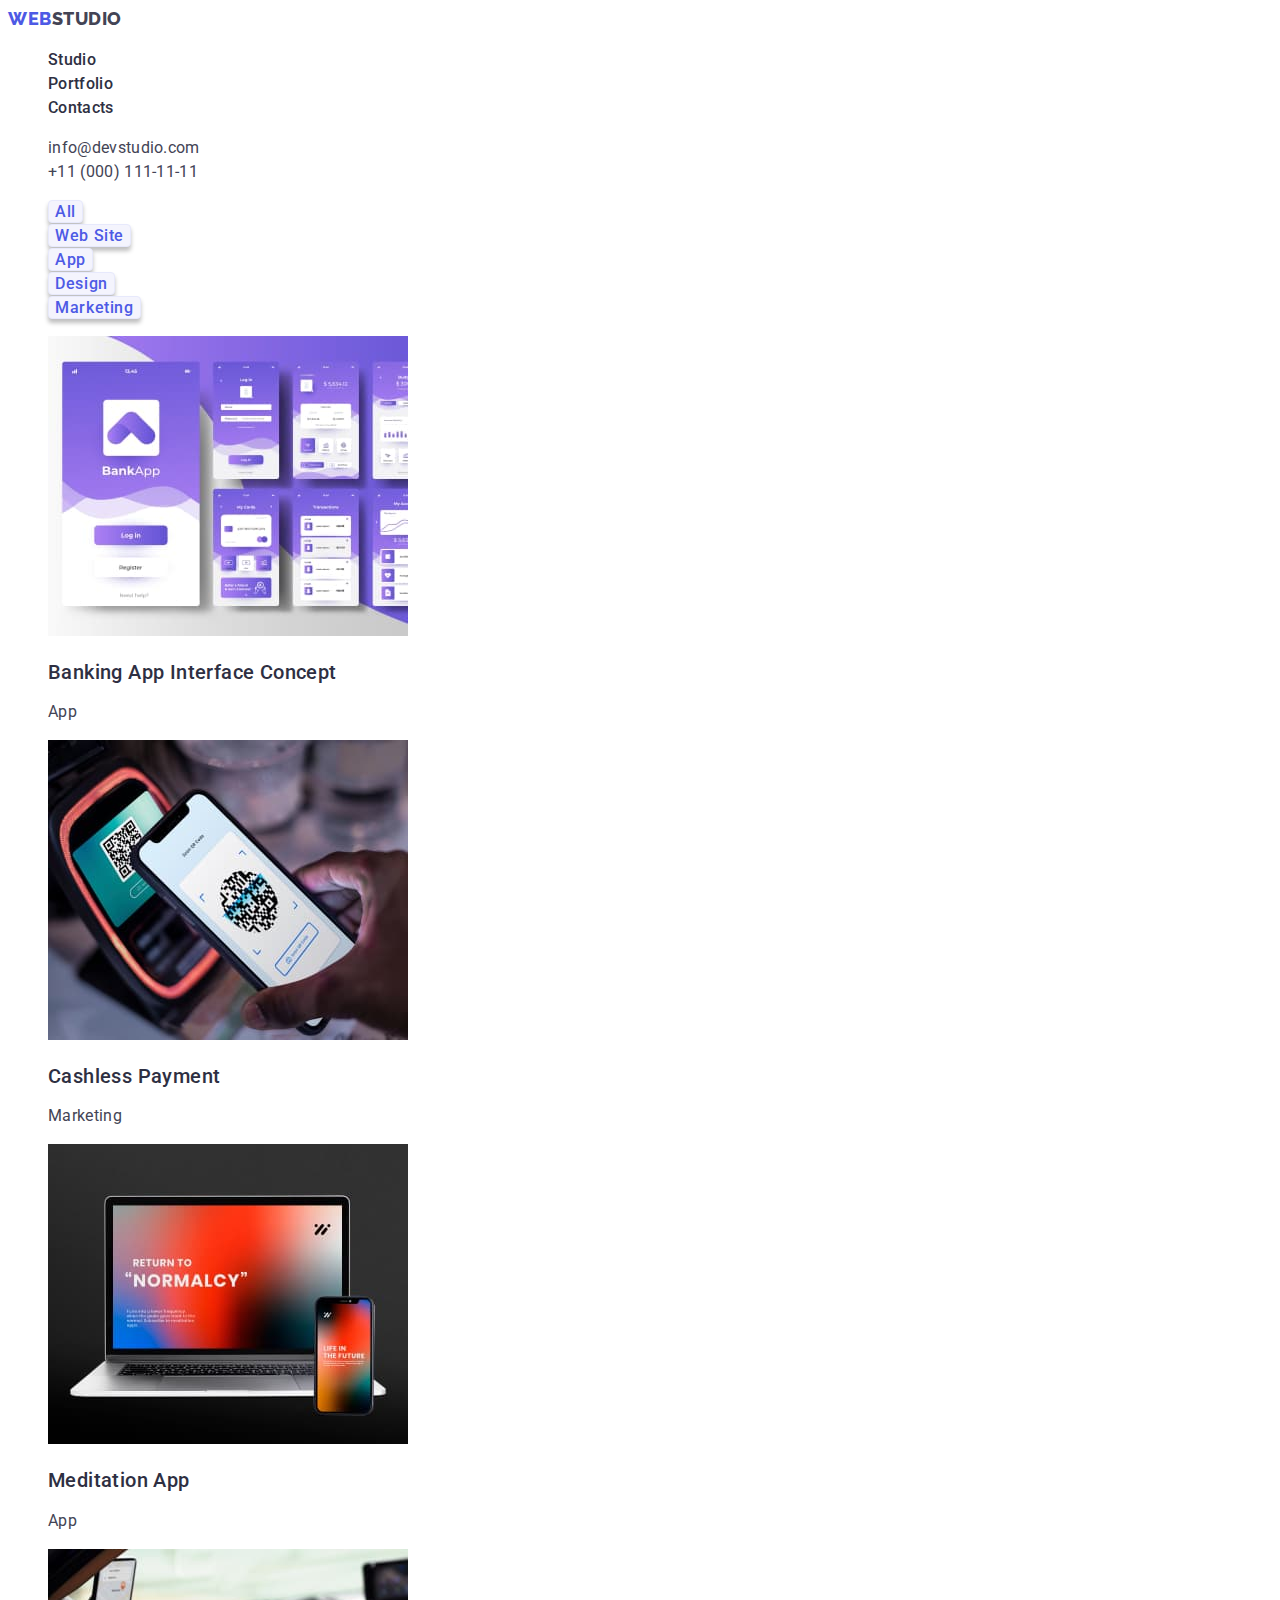
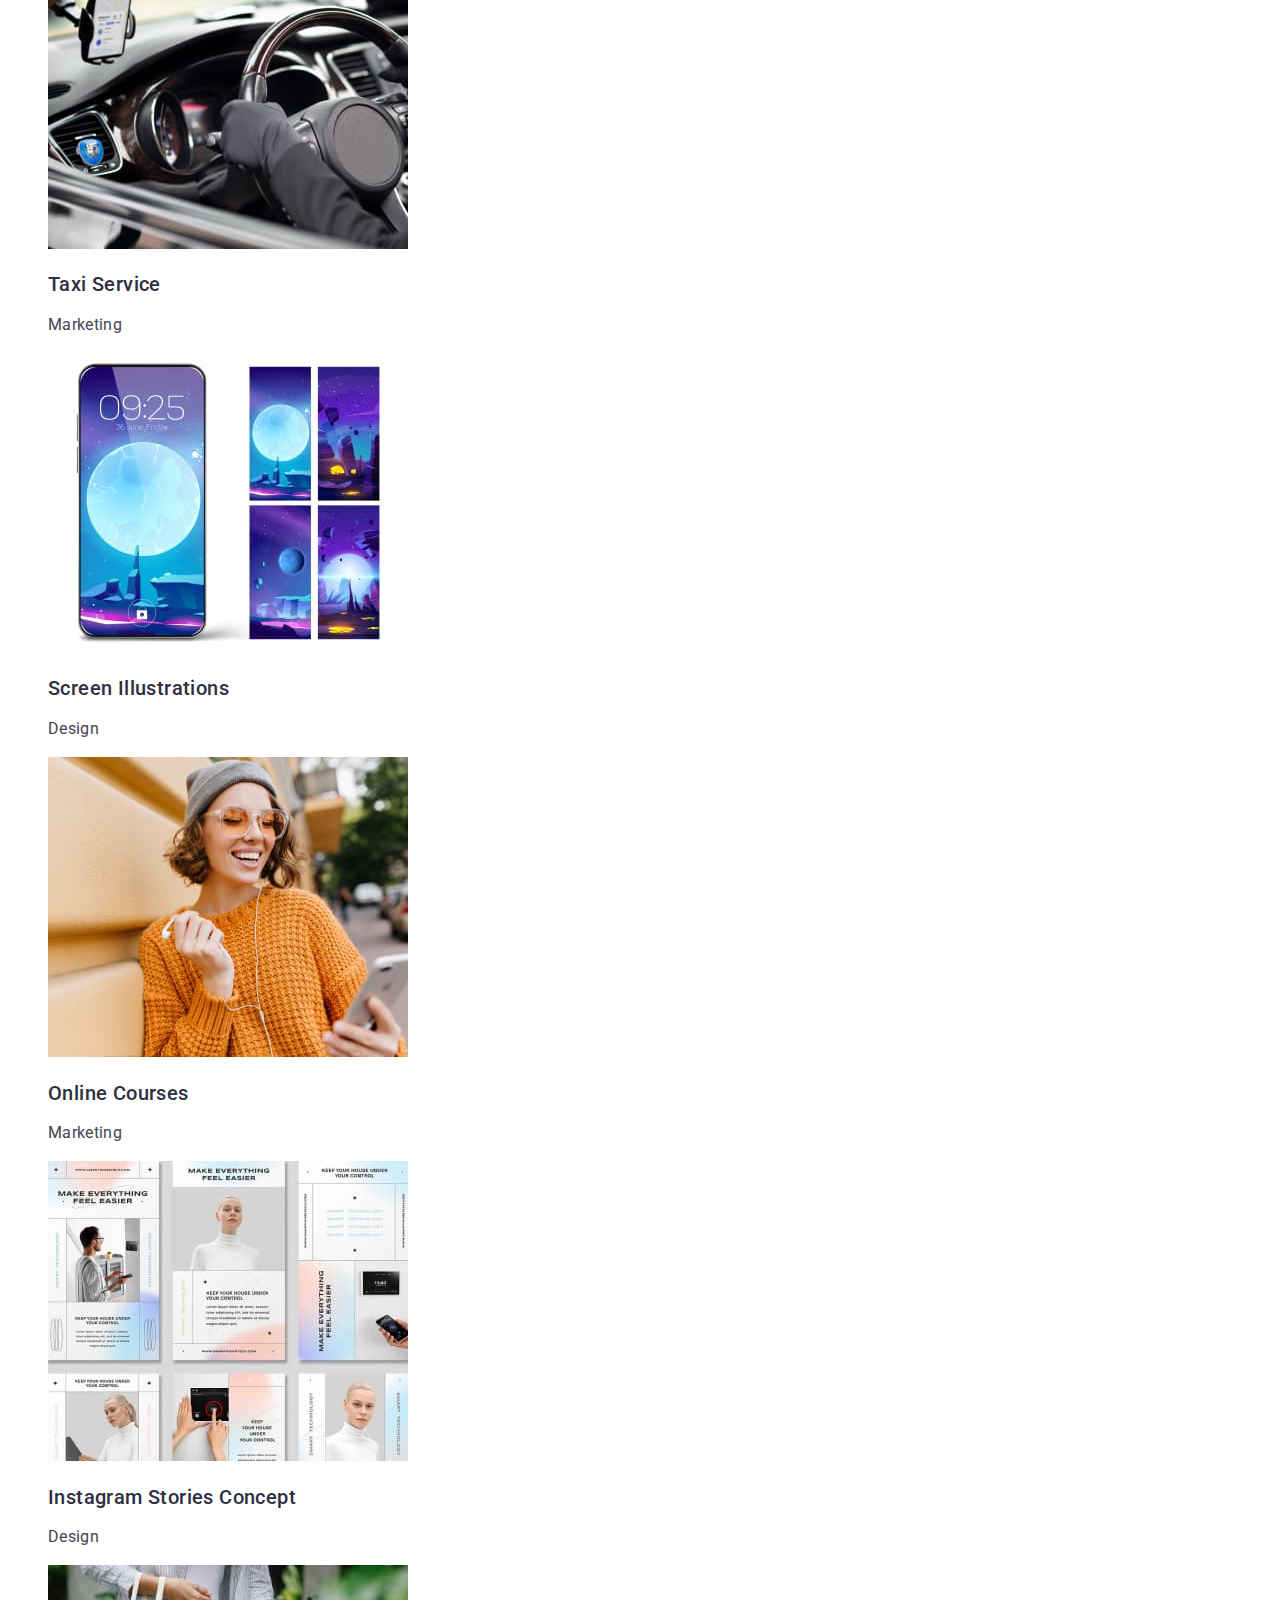
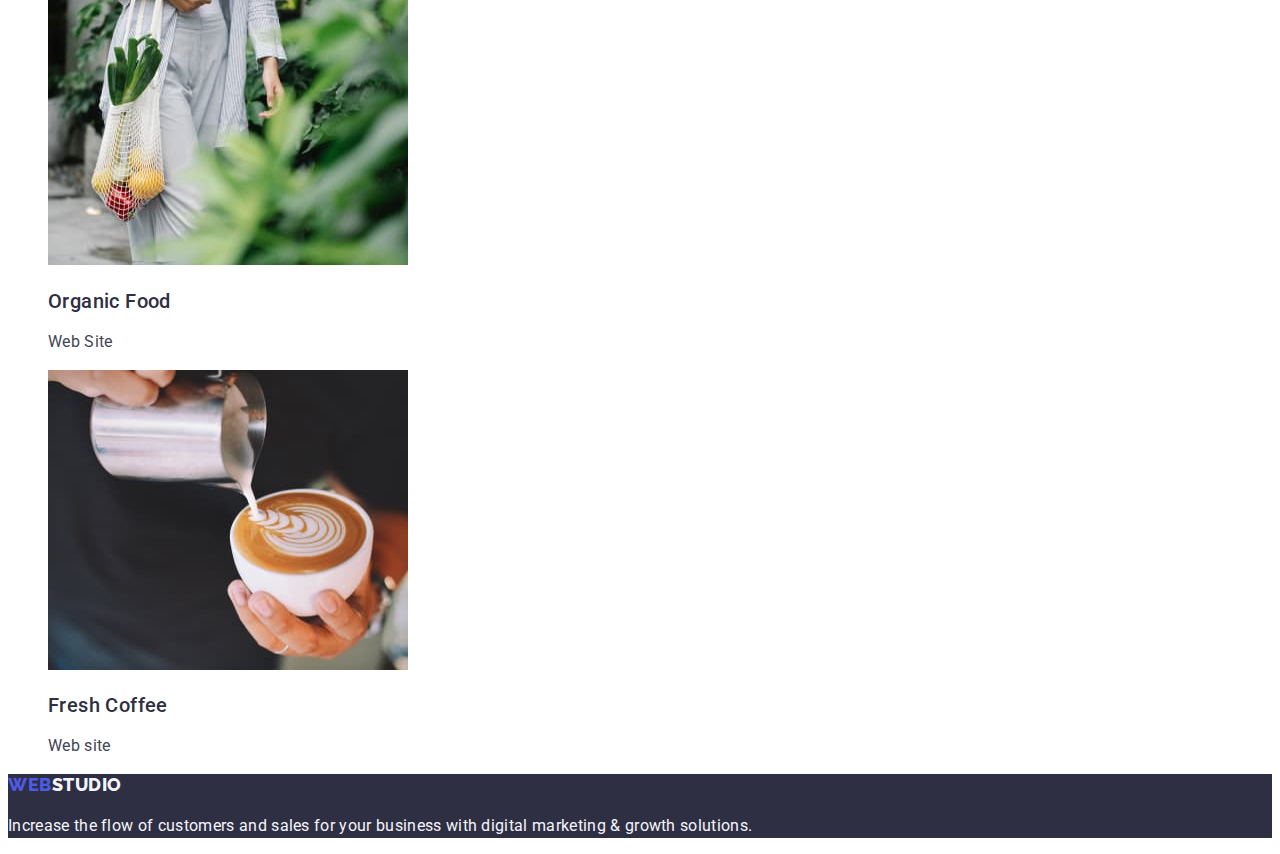
==== portfolio.html @ b3232d33 "init" ====
<!DOCTYPE html>
<html lang="en">
  <head>
    <meta charset="UTF-8" />
    <meta name="viewport" content="width=device-width, initial-scale=1.0" />
    <title>Portfolio</title>
    <link
      href="https://fonts.googleapis.com/css2?family=Raleway:wght@800&family=Roboto:wght@400;500;700;900&display=swap"
      rel="stylesheet"
    />
    <link rel="stylesheet" href="./css/styles.css" />
  </head>

  <body>
    <!-- #region Header -->
    <header id="home" class="header">
      <nav class="nav">
        <a class="logo-link" href="./index.html">
          <span class="logo-link-accent">Web</span>studio
        </a>

        <ul class="nav-list">
          <li class="nav-item">
            <a class="nav-link" href="./index.html">Studio</a>
          </li>
          <li class="nav-item">
            <a class="nav-link" href="./portfolio.html">Portfolio</a>
          </li>
          <li class="nav-item">
            <a class="nav-link" href="#">Contacts</a>
          </li>
        </ul>
      </nav>

      <address class="address">
        <ul class="address-list">
          <li class="address-item">
            <a class="address-link" href="mailto:info@devstudio.com">
              info@devstudio.com
            </a>
          </li>

          <li class="address-item">
            <a class="address-link" href="tel:110001111111">
              +11 (000) 111-11-11
            </a>
          </li>
        </ul>
      </address>
    </header>
    <!-- #endregion -->

    <main>
      <!-- #region Portfolio -->
      <section class="portfolio-section">
        <h1 class="visually-hidden">Portfolio</h1>

        <ul class="filters-list">
          <li class="filter-item">
            <button type="button" class="filter-button">All</button>
          </li>

          <li class="filter-item">
            <button type="button" class="filter-button">Web Site</button>
          </li>

          <li class="filter-item">
            <button type="button" class="filter-button">App</button>
          </li>

          <li class="filter-item">
            <button type="button" class="filter-button">Design</button>
          </li>

          <li class="filter-item">
            <button type="button" class="filter-button">Marketing</button>
          </li>
        </ul>

        <ul class="portfolio-list">
          <li class="portfolio-list-item">
            <a href="#">
              <img
                src="./images/portfolio/app-1.jpg"
                alt="Banking App Interface Concept"
                width="360"
                height="300"
              />
              <h2 class="portfolio-title">Banking App Interface Concept</h2>
              <p>App</p>
            </a>
          </li>

          <li class="portfolio-list-item">
            <a href="#">
              <img
                src="./images/portfolio/marketing-1.jpg"
                alt="Cashless Payment"
                width="360"
                height="300"
              />
              <h2 class="portfolio-title">Cashless Payment</h2>
              <p>Marketing</p>
            </a>
          </li>

          <li class="portfolio-list-item">
            <a href="#">
              <img
                src="./images/portfolio/app-2.jpg"
                alt="Meditation App"
                width="360"
                height="300"
              />
              <h2 class="portfolio-title">Meditation App</h2>
              <p>App</p>
            </a>
          </li>

          <li class="portfolio-list-item">
            <a href="#">
              <img
                src="./images/portfolio/marketing-2.jpg"
                alt="Taxi Service"
                width="360"
                height="300"
              />
              <h2 class="portfolio-title">Taxi Service</h2>
              <p>Marketing</p>
            </a>
          </li>

          <li class="portfolio-list-item">
            <a href="#">
              <img
                src="./images/portfolio/design-1.jpg"
                alt="Screen Illustrations"
                width="360"
                height="300"
              />
              <h2 class="portfolio-title">Screen Illustrations</h2>
              <p>Design</p>
            </a>
          </li>

          <li class="portfolio-list-item">
            <a href="#">
              <img
                src="./images/portfolio/marketing-3.jpg"
                alt="Online Courses"
                width="360"
                height="300"
              />
              <h2 class="portfolio-title">Online Courses</h2>
              <p>Marketing</p>
            </a>
          </li>

          <li class="portfolio-list-item">
            <a href="#">
              <img
                src="./images/portfolio/design-2.jpg"
                alt="Instagram Stories Concept"
                width="360"
                height="300"
              />
              <h2 class="portfolio-title">Instagram Stories Concept</h2>
              <p>Design</p>
            </a>
          </li>

          <li class="portfolio-list-item">
            <a href="#">
              <img
                src="./images/portfolio/website-1.jpg"
                alt="Organic Food"
                width="360"
                height="300"
              />
              <h2 class="portfolio-title">Organic Food</h2>
              <p>Web Site</p>
            </a>
          </li>

          <li class="portfolio-list-item">
            <a href="#">
              <img
                src="./images/portfolio/website-2.jpg"
                alt="Fresh Coffee"
                width="360"
                height="300"
              />
              <h2 class="portfolio-title">Fresh Coffee</h2>
              <p>Web site</p>
            </a>
          </li>
        </ul>
      </section>
      <!-- #endregion Portfolio-->
    </main>

    <!-- #region Footer-->
    <footer class="footer">
      <a class="logo-link" href="./index.html">
        <span class="logo-link-accent">Web</span>studio
      </a>

      <p>
        Increase the flow of customers and sales for your business with digital
        marketing & growth solutions.
      </p>
    </footer>
    <!-- #endregion -->
  </body>
</html>
---- css/styles.css ----
/* #region Base */
:root {
  --font-family-primary: 'Roboto', sans-serif;
  --font-family-secondary: 'Raleway', sans-serif;
  --color-text: #434455;
  --color-subtle-text: #8e8f99;
  --background-color: #ffffff;
  --color-primary: #4d5ae5;
  --color-accent: #e7e9fc;
  --color-light: #f4f4fd;
  --color-active: #404bbf;
  --color-dark: #2e2f42;
  --color-success: #31d0aa;
  --color-white: #ffffff;
}

body {
  font-family: var(--font-family-primary);
  color: var(--color-text);
  background-color: var(--background-color);
  font-size: 16px;
  line-height: 1.5;
  letter-spacing: 0.02em;
}

a {
  color: currentColor;
  text-decoration: none;
}

ul {
  list-style: none;
}

address {
  font-style: normal;
}

.visually-hidden {
  clip: rect(0 0 0 0);
  clip-path: inset(50%);
  height: 1px;
  overflow: hidden;
  position: absolute;
  white-space: nowrap;
  width: 1px;
}
/* #endregion Base */

/* #region Logo */
.logo-link {
  font-family: var(--font-family-secondary);
  font-weight: 800;
  font-size: 18px;
  line-height: 1.167;
  letter-spacing: 0.03em;
  text-transform: uppercase;
}

.logo-link-accent {
  color: var(--color-primary);
}

/* #endregion Logo */

/* #region Header */
.nav-link {
  font-weight: 500;
  color: var(--color-dark);
}

.nav-link:hover,
.nav-link:focus,
.nav-link:active {
  color: var(--color-active);
}

.address-link:hover,
.address-link:focus,
.address-link:active {
  color: var(--color-active);
}

/* #endregion Header */

/* #region Footer */
.footer {
  color: var(--color-light);
  background-color: var(--color-dark);
}

/* #endregion Footer */

/* #region Studio Page */
.hero-section {
  background-color: var(--color-dark);
}

.hero-title {
  color: var(--color-white);
  font-size: 56px;
  line-height: 1.07143;
  letter-spacing: 0.02em;
  text-align: center;
}

.hero-button {
  font-family: var(--font-family-primary);
  color: currentColor;
  cursor: pointer;
  font-weight: 500;
  letter-spacing: 0.04em;
  text-align: center;
  background-color: var(--color-primary);
  color: var(--color-white);
  border: none;
  border-radius: 4px;
  box-shadow: 0px 4px 4px 0px #00000026;
  font-size: 16px;
}

.hero-button:focus,
.hero-button:active,
.hero-button:hover {
  background-color: var(--color-active);
}

.advantages-title {
  font-weight: 500;
  font-size: 20px;
  line-height: 1.2;
  letter-spacing: 0.02em;
  color: var(--color-dark);
}

.portfolio-heading,
.team-heading {
  font-weight: 700;
  font-size: 36px;
  line-height: 1.11111;
  letter-spacing: 0.02em;
  text-transform: capitalize;
  text-align: center;
  color: var(--color-dark);
}

.team-item {
  text-align: center;
}

.team-member-name {
  font-weight: 500;
  font-size: 20px;
  line-height: 1.2;
  letter-spacing: 0.02em;
  color: var(--color-dark);
}
/* #endregion Studio Page */

/* #region Portfolio Page */
.filter-button {
  background-color: var(--color-light);
  color: var(--color-primary);
  border: 1px solid var(--color-accent);

  font-family: var(--font-family-primary);
  cursor: pointer;
  font-weight: 500;
  letter-spacing: 0.04em;
  text-align: center;
  border-radius: 4px;
  box-shadow: 0px 4px 4px 0px #00000040;
  font-size: 16px;
}

.filter-button:active,
.filter-button:focus,
.filter-button:hover {
  background: var(--color-active);
  border-color: var(--color-active);
  color: var(--color-white);
  box-shadow: 0 2px 2px 0 #0000001f, 0 2px 1px 0 #00000014,
    0 3px 1px 0 #0000001a;
}

.portfolio-title {
  font-weight: 500;
  font-size: 20px;
  line-height: 1.2;
  letter-spacing: 0.02em;
  color: var(--color-dark);
}

/* #endregion Portfolio Page */
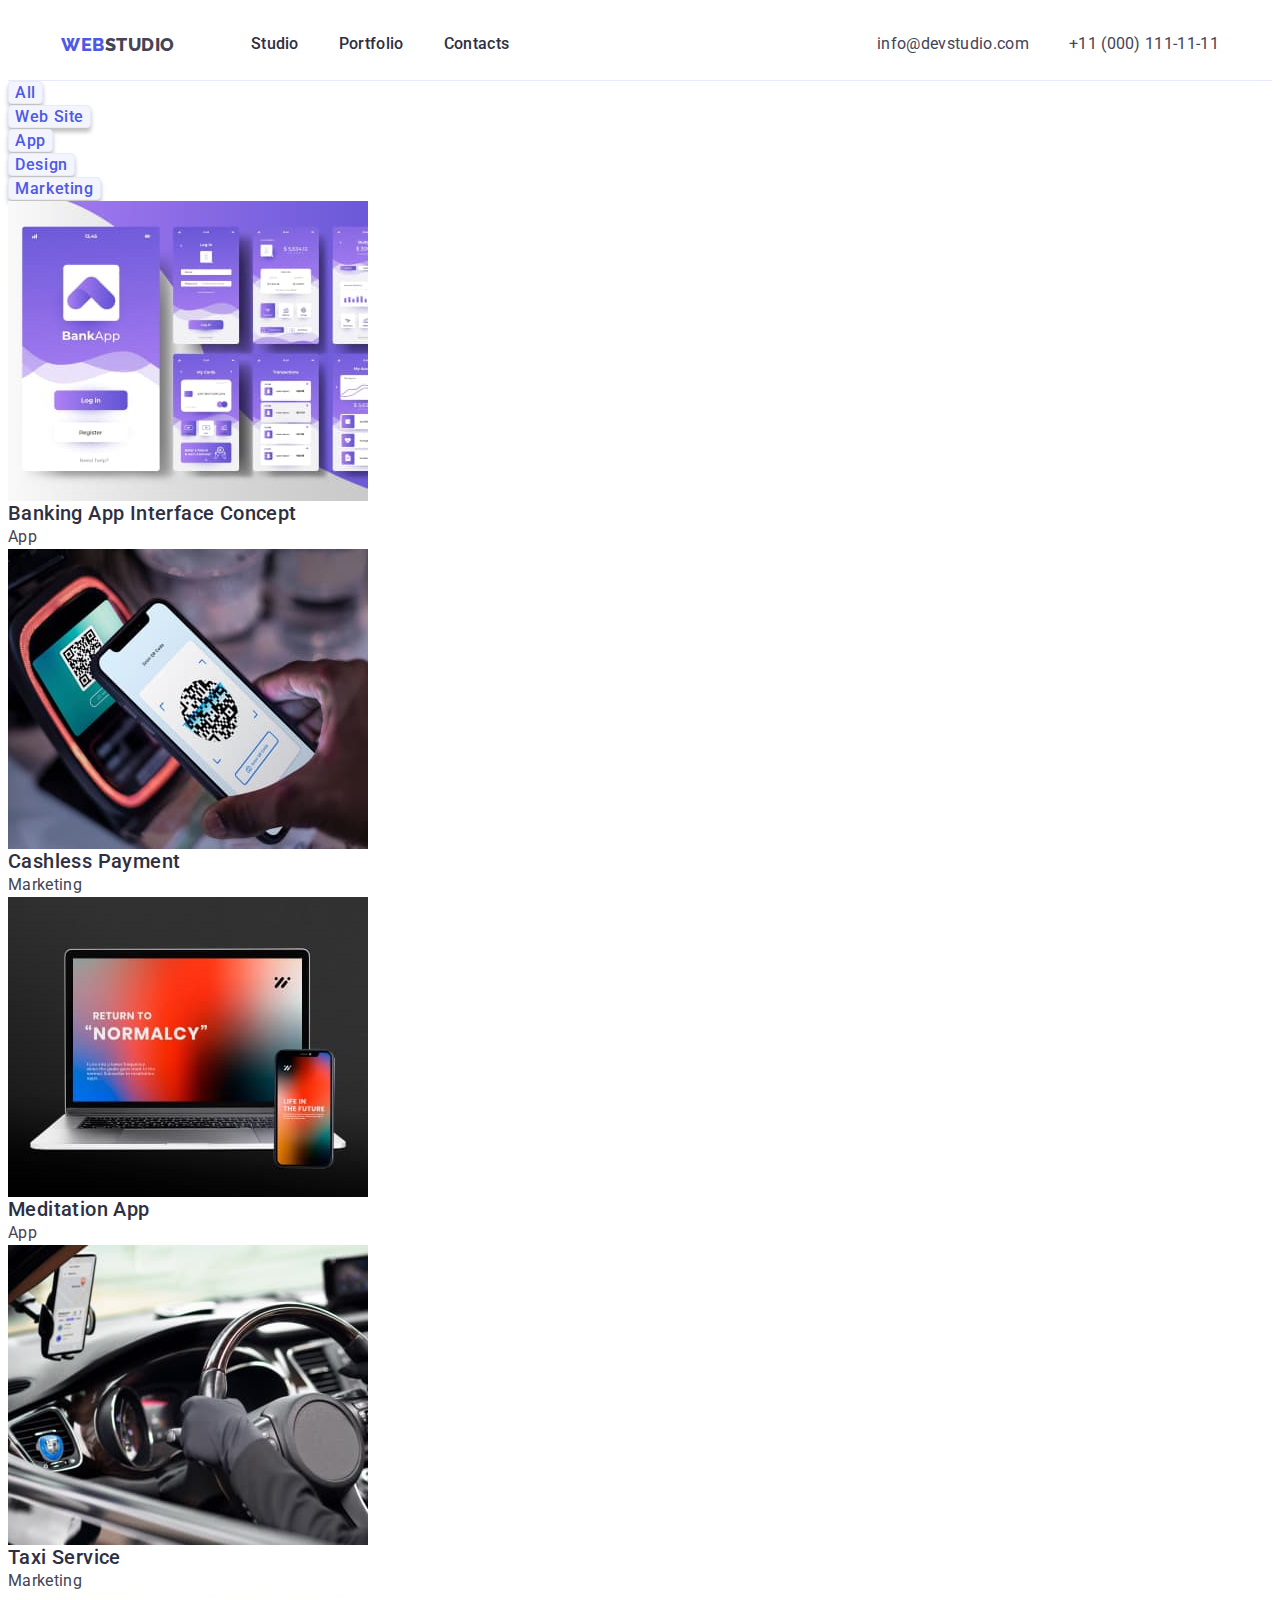
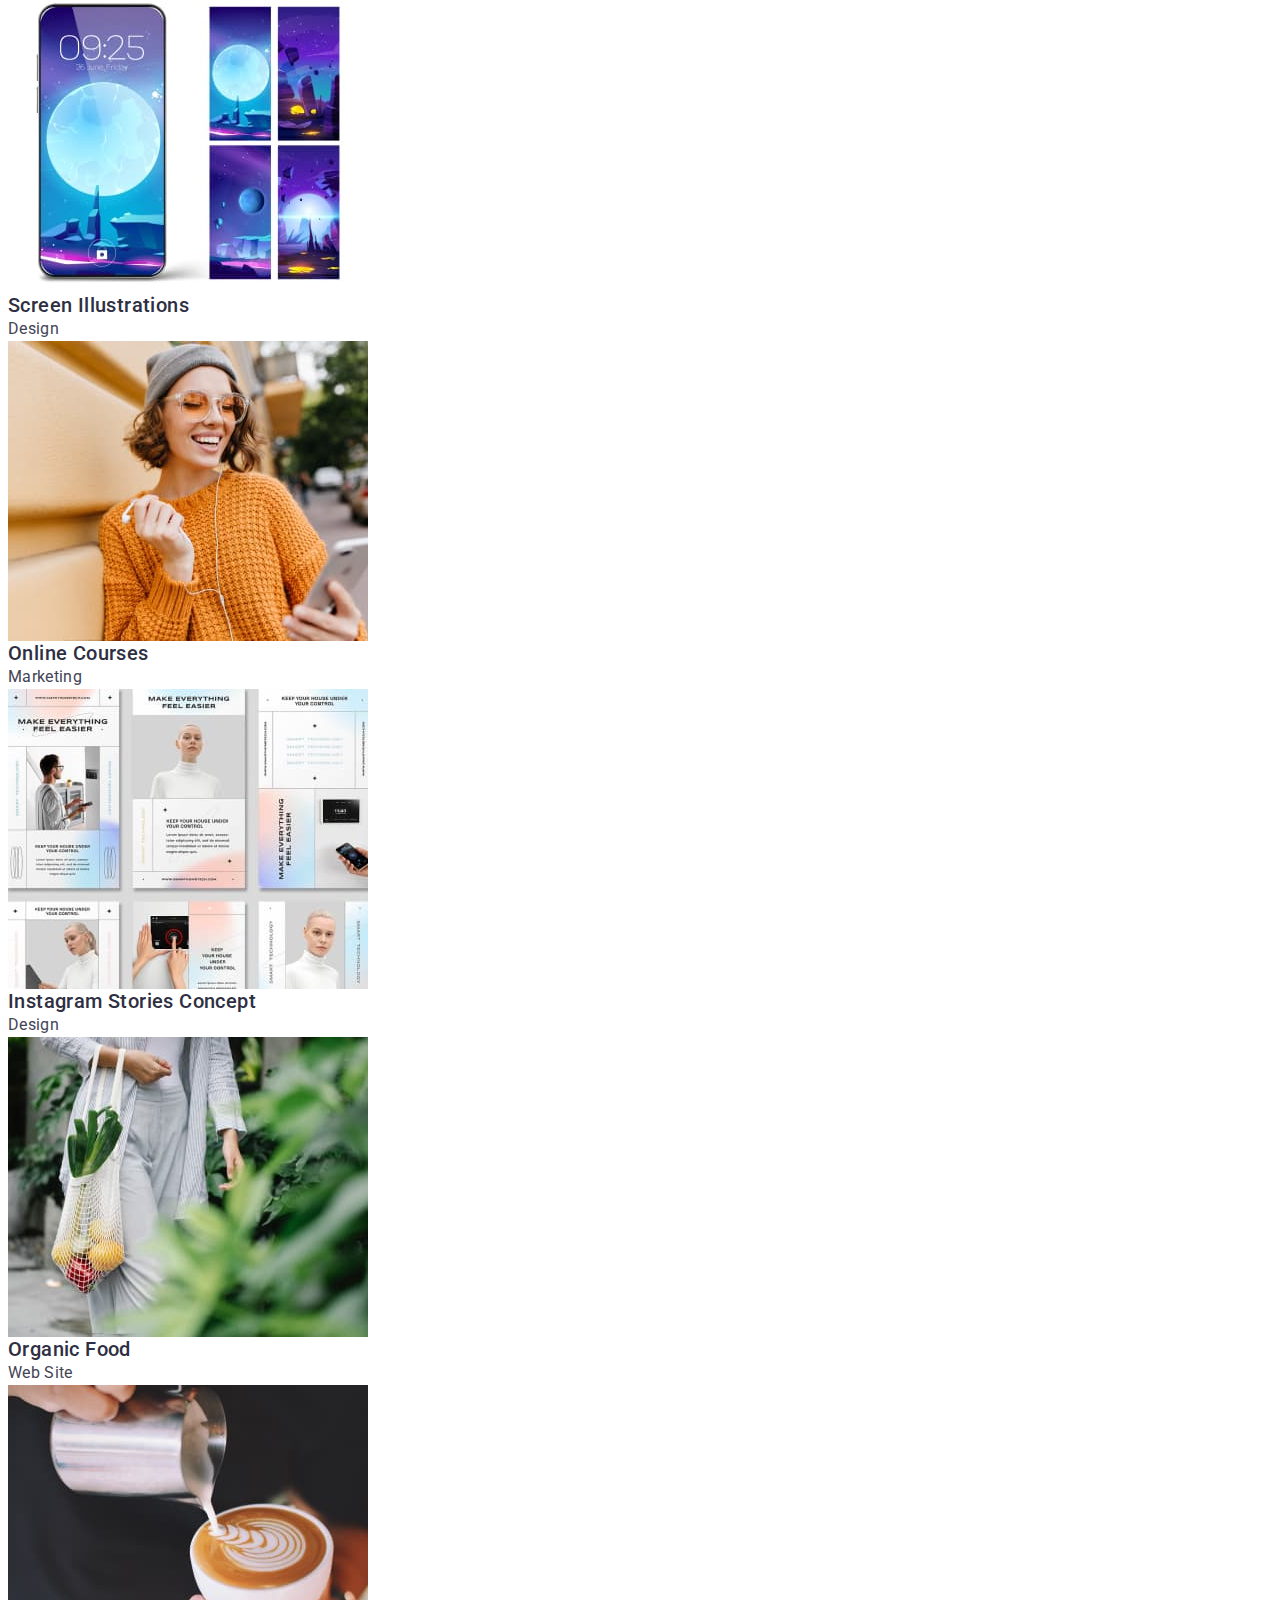
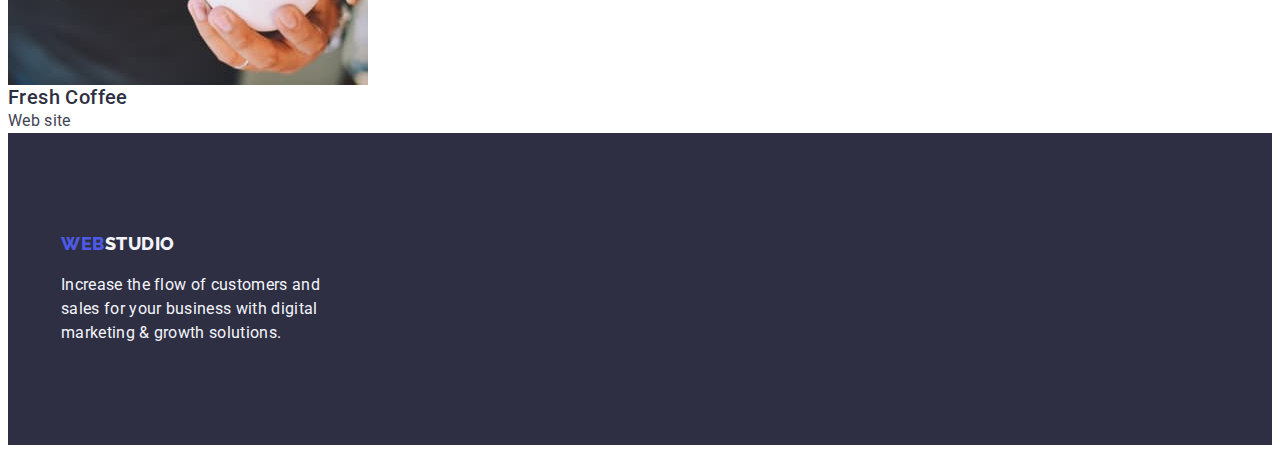
==== commit ddb49853: "style portfolio" ====
--- a/portfolio.html
+++ b/portfolio.html
@@ -5,6 +5,13 @@
     <meta name="viewport" content="width=device-width, initial-scale=1.0" />
     <title>Portfolio</title>
     <link
+      rel="stylesheet"
+      href="https://cdnjs.cloudflare.com/ajax/libs/modern-normalize/2.0.0/modern-normalize.min.css"
+      integrity="sha512-4xo8blKMVCiXpTaLzQSLSw3KFOVPWhm/TRtuPVc4WG6kUgjH6J03IBuG7JZPkcWMxJ5huwaBpOpnwYElP/m6wg=="
+      crossorigin="anonymous"
+      referrerpolicy="no-referrer"
+    />
+    <link
       href="https://fonts.googleapis.com/css2?family=Raleway:wght@800&family=Roboto:wght@400;500;700;900&display=swap"
       rel="stylesheet"
     />
@@ -14,39 +21,41 @@
   <body>
     <!-- #region Header -->
     <header id="home" class="header">
-      <nav class="nav">
-        <a class="logo-link" href="./index.html">
-          <span class="logo-link-accent">Web</span>studio
-        </a>
-
-        <ul class="nav-list">
-          <li class="nav-item">
-            <a class="nav-link" href="./index.html">Studio</a>
-          </li>
-          <li class="nav-item">
-            <a class="nav-link" href="./portfolio.html">Portfolio</a>
-          </li>
-          <li class="nav-item">
-            <a class="nav-link" href="#">Contacts</a>
-          </li>
-        </ul>
-      </nav>
-
-      <address class="address">
-        <ul class="address-list">
-          <li class="address-item">
-            <a class="address-link" href="mailto:info@devstudio.com">
-              info@devstudio.com
-            </a>
-          </li>
-
-          <li class="address-item">
-            <a class="address-link" href="tel:110001111111">
-              +11 (000) 111-11-11
-            </a>
-          </li>
-        </ul>
-      </address>
+      <div class="container">
+        <nav class="nav">
+          <a class="logo-link" href="./index.html">
+            <span class="logo-link-accent">Web</span>studio
+          </a>
+
+          <ul class="nav-list">
+            <li class="nav-item">
+              <a class="nav-link" href="./index.html">Studio</a>
+            </li>
+            <li class="nav-item">
+              <a class="nav-link" href="./portfolio.html">Portfolio</a>
+            </li>
+            <li class="nav-item">
+              <a class="nav-link" href="#">Contacts</a>
+            </li>
+          </ul>
+        </nav>
+
+        <address class="address">
+          <ul class="address-list">
+            <li class="address-item">
+              <a class="address-link" href="mailto:info@devstudio.com">
+                info@devstudio.com
+              </a>
+            </li>
+
+            <li class="address-item">
+              <a class="address-link" href="tel:110001111111">
+                +11 (000) 111-11-11
+              </a>
+            </li>
+          </ul>
+        </address>
+      </div>
     </header>
     <!-- #endregion -->
 
@@ -201,14 +210,16 @@
 
     <!-- #region Footer-->
     <footer class="footer">
-      <a class="logo-link" href="./index.html">
-        <span class="logo-link-accent">Web</span>studio
-      </a>
-
-      <p>
-        Increase the flow of customers and sales for your business with digital
-        marketing & growth solutions.
-      </p>
+      <div class="container">
+        <a class="logo-link" href="./index.html">
+          <span class="logo-link-accent">Web</span>studio
+        </a>
+
+        <p class="footer-text">
+          Increase the flow of customers and sales for your business with
+          digital marketing & growth solutions.
+        </p>
+      </div>
     </footer>
     <!-- #endregion -->
   </body>
--- a/css/styles.css
+++ b/css/styles.css
@@ -7,9 +7,9 @@
   --background-color: #ffffff;
   --color-primary: #4d5ae5;
   --color-accent: #e7e9fc;
-  --color-light: #f4f4fd;
+  --color-light: #f4f4fd; /* cloud */
   --color-active: #404bbf;
-  --color-dark: #2e2f42;
+  --color-dark: #2e2f42; /* navy-blue */
   --color-success: #31d0aa;
   --color-white: #ffffff;
 }
@@ -23,6 +23,16 @@
   letter-spacing: 0.02em;
 }
 
+h1,
+h2,
+h3,
+h4,
+h5,
+h6,
+p {
+  margin: 0;
+}
+
 a {
   color: currentColor;
   text-decoration: none;
@@ -30,24 +40,55 @@
 
 ul {
   list-style: none;
-}
-
-address {
-  font-style: normal;
+  margin: 0;
+  padding: 0;
+}
+
+img {
+  display: block;
+  max-width: 100%;
+}
+
+.container {
+  max-width: 1158px;
+  padding-left: 15px;
+  padding-right: 15px;
+  margin-left: auto;
+  margin-right: auto;
 }
 
 .visually-hidden {
+  position: absolute;
+  width: 1px;
+  height: 1px;
+  margin: -1px;
+  border: 0;
+  padding: 0;
+  white-space: nowrap;
+  clip-path: inset(100%);
   clip: rect(0 0 0 0);
-  clip-path: inset(50%);
-  height: 1px;
   overflow: hidden;
-  position: absolute;
-  white-space: nowrap;
-  width: 1px;
 }
 /* #endregion Base */
 
-/* #region Logo */
+/* #region Header */
+.header {
+  border-bottom: 1px solid var(--color-accent);
+}
+
+.header .container {
+  display: flex;
+  align-items: center;
+}
+
+.nav {
+  display: flex;
+  align-items: center;
+  flex-grow: 1;
+  padding-top: 24px;
+  padding-bottom: 24px;
+}
+
 .logo-link {
   font-family: var(--font-family-secondary);
   font-weight: 800;
@@ -55,15 +96,18 @@
   line-height: 1.167;
   letter-spacing: 0.03em;
   text-transform: uppercase;
+  margin-right: 76px;
 }
 
 .logo-link-accent {
   color: var(--color-primary);
 }
 
-/* #endregion Logo */
-
-/* #region Header */
+.nav-list {
+  display: flex;
+  gap: 40px;
+}
+
 .nav-link {
   font-weight: 500;
   color: var(--color-dark);
@@ -75,6 +119,16 @@
   color: var(--color-active);
 }
 
+.address-list {
+  display: flex;
+  margin-left: auto;
+  gap: 40px;
+}
+
+.address-link {
+  font-style: normal;
+}
+
 .address-link:hover,
 .address-link:focus,
 .address-link:active {
@@ -89,11 +143,22 @@
   background-color: var(--color-dark);
 }
 
+.footer .container {
+  padding: 100px 0;
+}
+
+.footer-text {
+  margin-top: 16px;
+  max-width: 264px;
+}
+
 /* #endregion Footer */
 
 /* #region Studio Page */
 .hero-section {
   background-color: var(--color-dark);
+  padding: 188px 0;
+  text-align: center;
 }
 
 .hero-title {
@@ -102,6 +167,8 @@
   line-height: 1.07143;
   letter-spacing: 0.02em;
   text-align: center;
+  max-width: 496px;
+  margin: 0 auto 48px;
 }
 
 .hero-button {
@@ -117,6 +184,7 @@
   border-radius: 4px;
   box-shadow: 0px 4px 4px 0px #00000026;
   font-size: 16px;
+  padding: 16px 32px;
 }
 
 .hero-button:focus,
@@ -125,12 +193,26 @@
   background-color: var(--color-active);
 }
 
+.advantages-section .container {
+  padding-top: 120px;
+  padding-bottom: 120px;
+}
+
 .advantages-title {
   font-weight: 500;
   font-size: 20px;
   line-height: 1.2;
   letter-spacing: 0.02em;
   color: var(--color-dark);
+}
+
+.advantages-list {
+  display: flex;
+  gap: 24px;
+}
+
+.advantages-item {
+  flex-basis: calc((100% - 24px * 3) / 4);
 }
 
 .portfolio-heading,
@@ -144,8 +226,41 @@
   color: var(--color-dark);
 }
 
+.studio-portfolio-section {
+  padding-bottom: 120px;
+}
+
+.portfolio-heading {
+  margin-bottom: 72px;
+}
+
+.studio-portfolio-list {
+  display: flex;
+  gap: 24px;
+}
+
+.team-section {
+  background-color: var(--color-light);
+}
+
+.team-section .container {
+  padding-top: 120px;
+  padding-bottom: 120px;
+}
+
+.team-heading {
+  margin-bottom: 72px;
+}
+
+.team-list {
+  display: flex;
+  gap: 24px;
+}
+
 .team-item {
   text-align: center;
+  background-color: var(--color-white);
+  flex-basis: calc((100% - 24px * 3) / 4);
 }
 
 .team-member-name {
@@ -154,6 +269,12 @@
   line-height: 1.2;
   letter-spacing: 0.02em;
   color: var(--color-dark);
+  margin-top: 32px;
+  margin-bottom: 8px;
+}
+
+.team-member-info {
+  margin-bottom: 32px;
 }
 /* #endregion Studio Page */
 
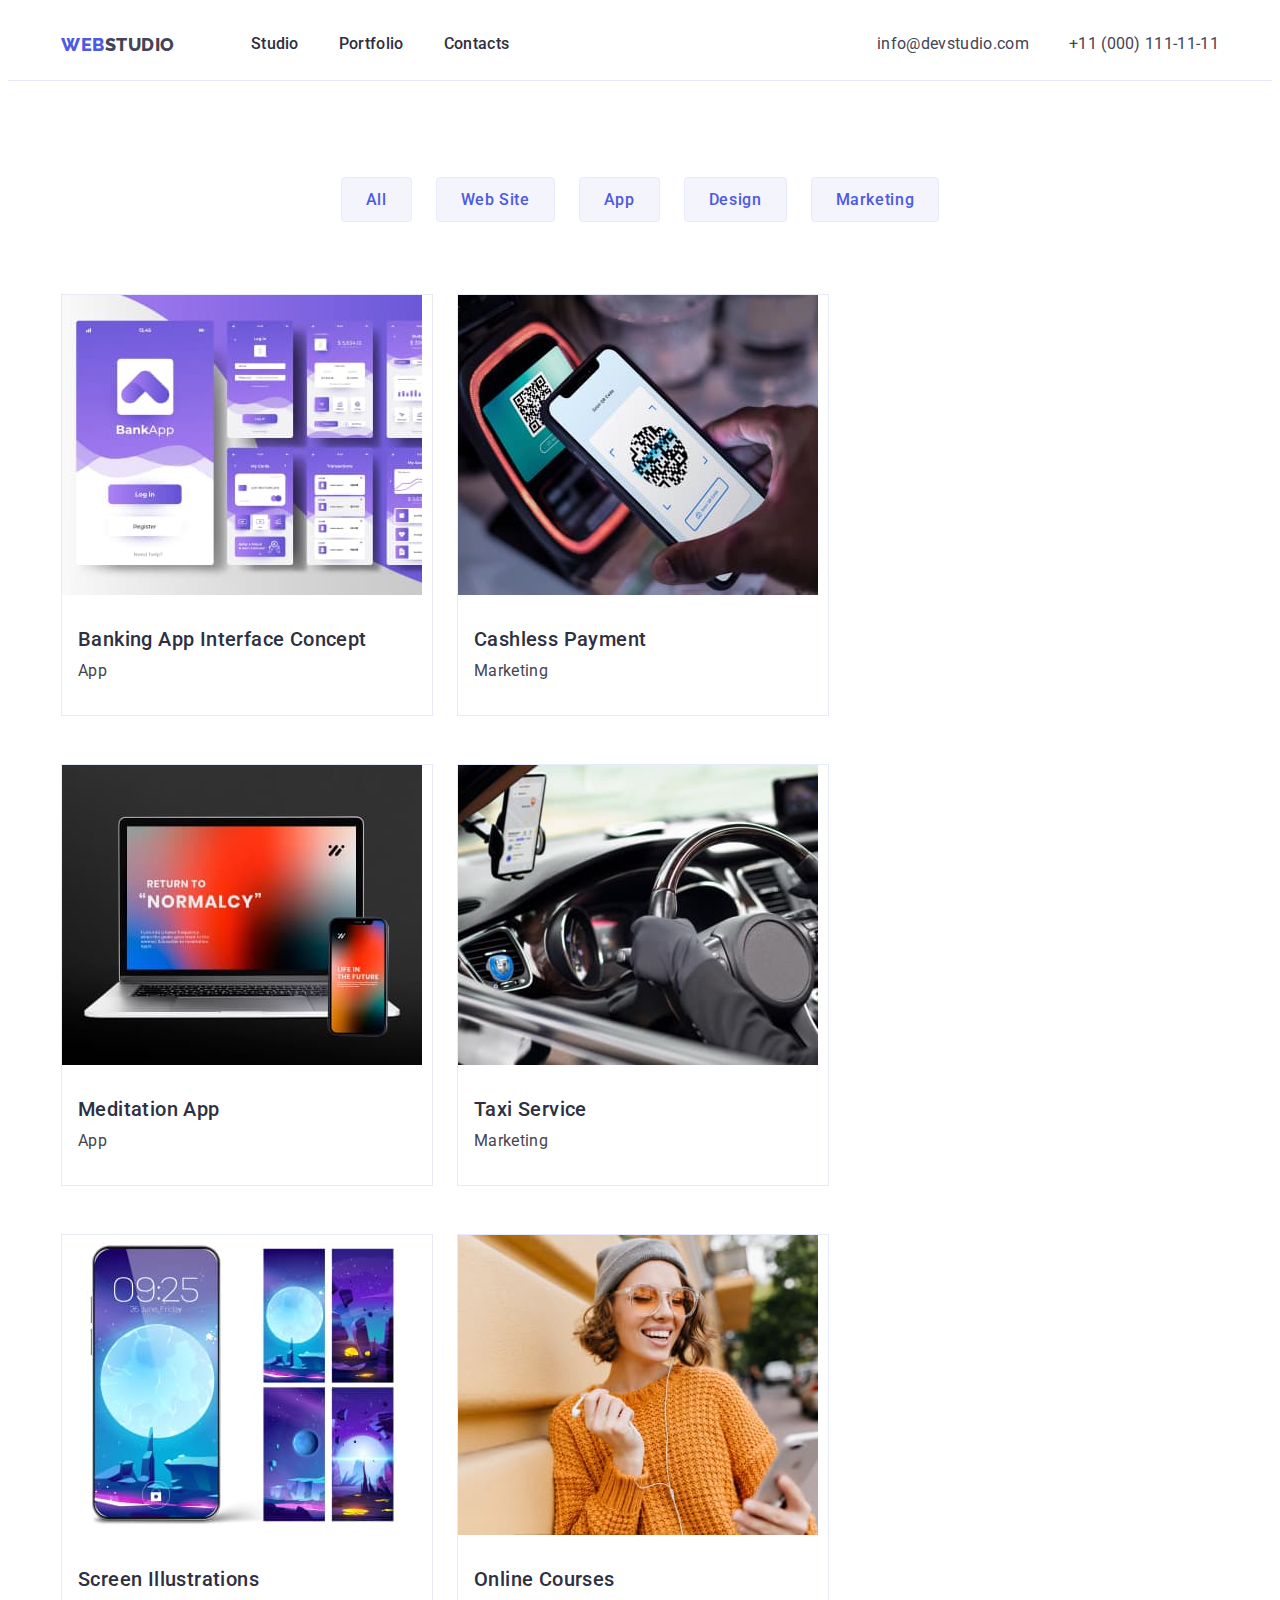
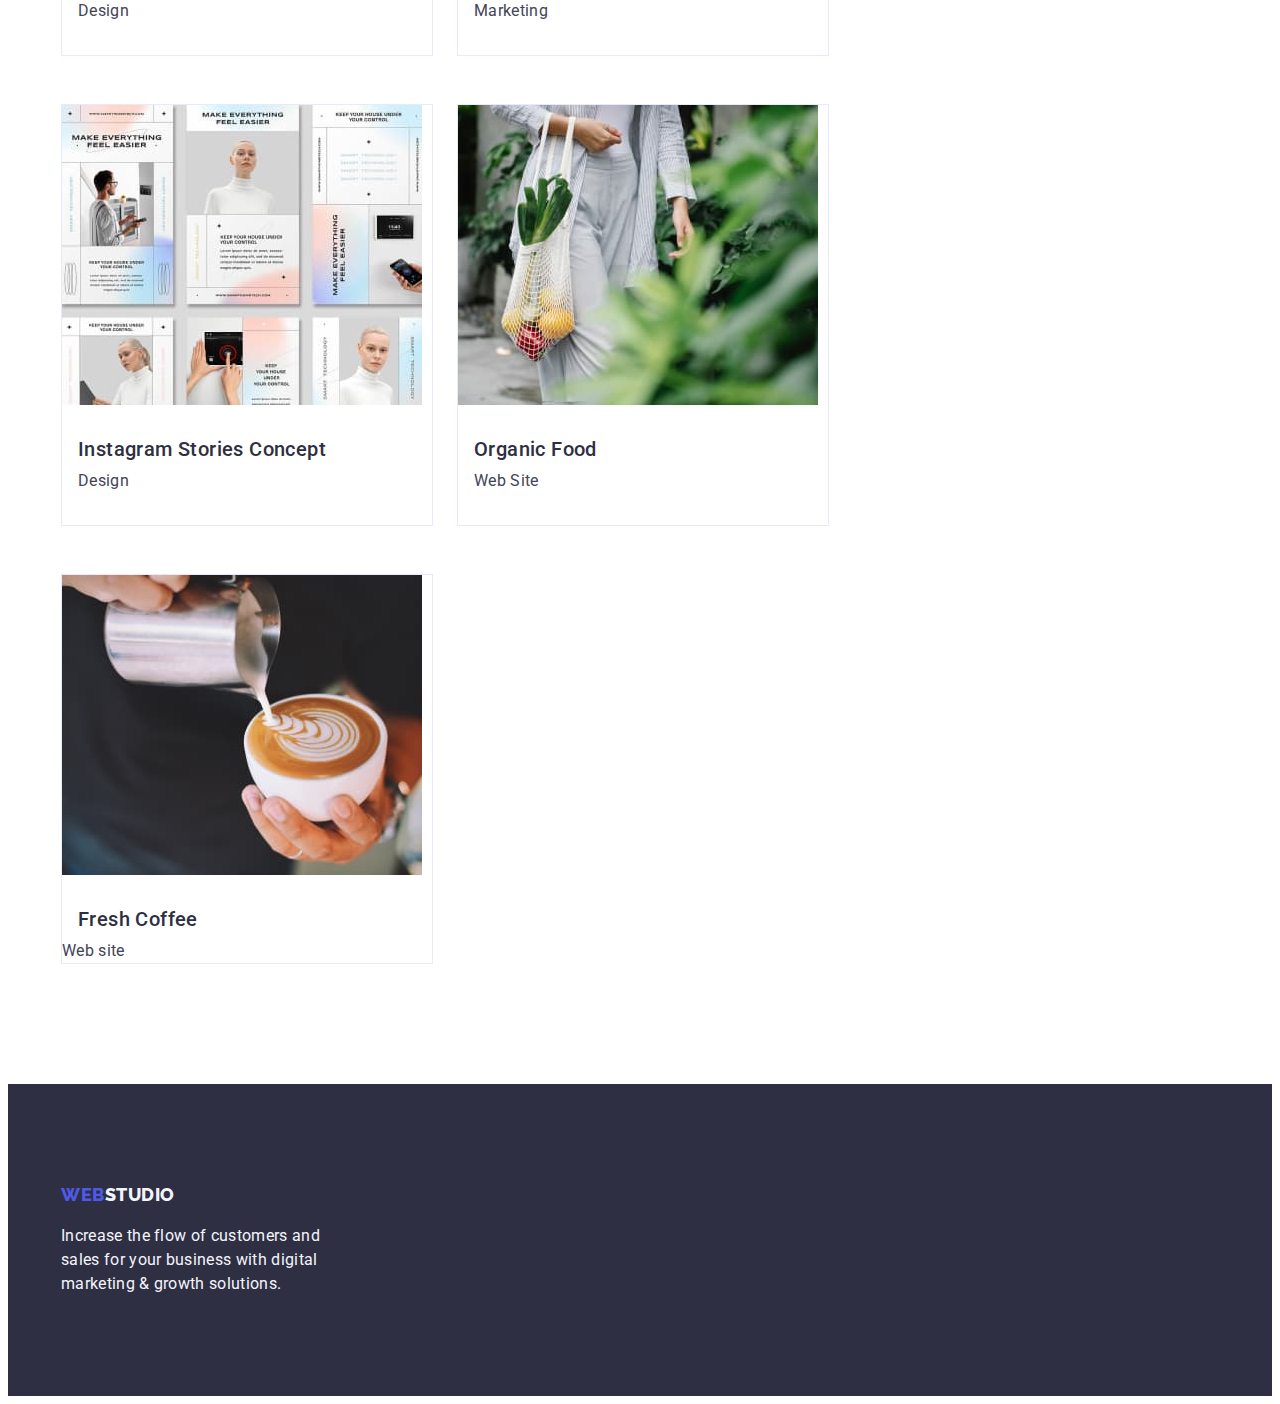
==== commit 6e115713: "styles portfolio" ====
--- a/portfolio.html
+++ b/portfolio.html
@@ -62,148 +62,150 @@
     <main>
       <!-- #region Portfolio -->
       <section class="portfolio-section">
-        <h1 class="visually-hidden">Portfolio</h1>
-
-        <ul class="filters-list">
-          <li class="filter-item">
-            <button type="button" class="filter-button">All</button>
-          </li>
-
-          <li class="filter-item">
-            <button type="button" class="filter-button">Web Site</button>
-          </li>
-
-          <li class="filter-item">
-            <button type="button" class="filter-button">App</button>
-          </li>
-
-          <li class="filter-item">
-            <button type="button" class="filter-button">Design</button>
-          </li>
-
-          <li class="filter-item">
-            <button type="button" class="filter-button">Marketing</button>
-          </li>
-        </ul>
-
-        <ul class="portfolio-list">
-          <li class="portfolio-list-item">
-            <a href="#">
-              <img
-                src="./images/portfolio/app-1.jpg"
-                alt="Banking App Interface Concept"
-                width="360"
-                height="300"
-              />
-              <h2 class="portfolio-title">Banking App Interface Concept</h2>
-              <p>App</p>
-            </a>
-          </li>
-
-          <li class="portfolio-list-item">
-            <a href="#">
-              <img
-                src="./images/portfolio/marketing-1.jpg"
-                alt="Cashless Payment"
-                width="360"
-                height="300"
-              />
-              <h2 class="portfolio-title">Cashless Payment</h2>
-              <p>Marketing</p>
-            </a>
-          </li>
-
-          <li class="portfolio-list-item">
-            <a href="#">
-              <img
-                src="./images/portfolio/app-2.jpg"
-                alt="Meditation App"
-                width="360"
-                height="300"
-              />
-              <h2 class="portfolio-title">Meditation App</h2>
-              <p>App</p>
-            </a>
-          </li>
-
-          <li class="portfolio-list-item">
-            <a href="#">
-              <img
-                src="./images/portfolio/marketing-2.jpg"
-                alt="Taxi Service"
-                width="360"
-                height="300"
-              />
-              <h2 class="portfolio-title">Taxi Service</h2>
-              <p>Marketing</p>
-            </a>
-          </li>
-
-          <li class="portfolio-list-item">
-            <a href="#">
-              <img
-                src="./images/portfolio/design-1.jpg"
-                alt="Screen Illustrations"
-                width="360"
-                height="300"
-              />
-              <h2 class="portfolio-title">Screen Illustrations</h2>
-              <p>Design</p>
-            </a>
-          </li>
-
-          <li class="portfolio-list-item">
-            <a href="#">
-              <img
-                src="./images/portfolio/marketing-3.jpg"
-                alt="Online Courses"
-                width="360"
-                height="300"
-              />
-              <h2 class="portfolio-title">Online Courses</h2>
-              <p>Marketing</p>
-            </a>
-          </li>
-
-          <li class="portfolio-list-item">
-            <a href="#">
-              <img
-                src="./images/portfolio/design-2.jpg"
-                alt="Instagram Stories Concept"
-                width="360"
-                height="300"
-              />
-              <h2 class="portfolio-title">Instagram Stories Concept</h2>
-              <p>Design</p>
-            </a>
-          </li>
-
-          <li class="portfolio-list-item">
-            <a href="#">
-              <img
-                src="./images/portfolio/website-1.jpg"
-                alt="Organic Food"
-                width="360"
-                height="300"
-              />
-              <h2 class="portfolio-title">Organic Food</h2>
-              <p>Web Site</p>
-            </a>
-          </li>
-
-          <li class="portfolio-list-item">
-            <a href="#">
-              <img
-                src="./images/portfolio/website-2.jpg"
-                alt="Fresh Coffee"
-                width="360"
-                height="300"
-              />
-              <h2 class="portfolio-title">Fresh Coffee</h2>
-              <p>Web site</p>
-            </a>
-          </li>
-        </ul>
+        <div class="container">
+          <h1 class="visually-hidden">Portfolio</h1>
+
+          <ul class="filters-list">
+            <li class="filter-item">
+              <button type="button" class="filter-button">All</button>
+            </li>
+
+            <li class="filter-item">
+              <button type="button" class="filter-button">Web Site</button>
+            </li>
+
+            <li class="filter-item">
+              <button type="button" class="filter-button">App</button>
+            </li>
+
+            <li class="filter-item">
+              <button type="button" class="filter-button">Design</button>
+            </li>
+
+            <li class="filter-item">
+              <button type="button" class="filter-button">Marketing</button>
+            </li>
+          </ul>
+
+          <ul class="portfolio-list">
+            <li class="portfolio-list-item">
+              <a href="#">
+                <img
+                  src="./images/portfolio/app-1.jpg"
+                  alt="Banking App Interface Concept"
+                  width="360"
+                  height="300"
+                />
+                <h2 class="portfolio-title">Banking App Interface Concept</h2>
+                <p class="portfolio-type">App</p>
+              </a>
+            </li>
+
+            <li class="portfolio-list-item">
+              <a href="#">
+                <img
+                  src="./images/portfolio/marketing-1.jpg"
+                  alt="Cashless Payment"
+                  width="360"
+                  height="300"
+                />
+                <h2 class="portfolio-title">Cashless Payment</h2>
+                <p class="portfolio-type">Marketing</p>
+              </a>
+            </li>
+
+            <li class="portfolio-list-item">
+              <a href="#">
+                <img
+                  src="./images/portfolio/app-2.jpg"
+                  alt="Meditation App"
+                  width="360"
+                  height="300"
+                />
+                <h2 class="portfolio-title">Meditation App</h2>
+                <p class="portfolio-type">App</p>
+              </a>
+            </li>
+
+            <li class="portfolio-list-item">
+              <a href="#">
+                <img
+                  src="./images/portfolio/marketing-2.jpg"
+                  alt="Taxi Service"
+                  width="360"
+                  height="300"
+                />
+                <h2 class="portfolio-title">Taxi Service</h2>
+                <p class="portfolio-type">Marketing</p>
+              </a>
+            </li>
+
+            <li class="portfolio-list-item">
+              <a href="#">
+                <img
+                  src="./images/portfolio/design-1.jpg"
+                  alt="Screen Illustrations"
+                  width="360"
+                  height="300"
+                />
+                <h2 class="portfolio-title">Screen Illustrations</h2>
+                <p class="portfolio-type">Design</p>
+              </a>
+            </li>
+
+            <li class="portfolio-list-item">
+              <a href="#">
+                <img
+                  src="./images/portfolio/marketing-3.jpg"
+                  alt="Online Courses"
+                  width="360"
+                  height="300"
+                />
+                <h2 class="portfolio-title">Online Courses</h2>
+                <p class="portfolio-type">Marketing</p>
+              </a>
+            </li>
+
+            <li class="portfolio-list-item">
+              <a href="#">
+                <img
+                  src="./images/portfolio/design-2.jpg"
+                  alt="Instagram Stories Concept"
+                  width="360"
+                  height="300"
+                />
+                <h2 class="portfolio-title">Instagram Stories Concept</h2>
+                <p class="portfolio-type">Design</p>
+              </a>
+            </li>
+
+            <li class="portfolio-list-item">
+              <a href="#">
+                <img
+                  src="./images/portfolio/website-1.jpg"
+                  alt="Organic Food"
+                  width="360"
+                  height="300"
+                />
+                <h2 class="portfolio-title">Organic Food</h2>
+                <p class="portfolio-type">Web Site</p>
+              </a>
+            </li>
+
+            <li class="portfolio-list-item">
+              <a href="#">
+                <img
+                  src="./images/portfolio/website-2.jpg"
+                  alt="Fresh Coffee"
+                  width="360"
+                  height="300"
+                />
+                <h2 class="portfolio-title">Fresh Coffee</h2>
+                <p class="portfoli-type">Web site</p>
+              </a>
+            </li>
+          </ul>
+        </div>
       </section>
       <!-- #endregion Portfolio-->
     </main>
--- a/css/styles.css
+++ b/css/styles.css
@@ -193,7 +193,7 @@
   background-color: var(--color-active);
 }
 
-.advantages-section .container {
+.advantages-section {
   padding-top: 120px;
   padding-bottom: 120px;
 }
@@ -243,7 +243,7 @@
   background-color: var(--color-light);
 }
 
-.team-section .container {
+.team-section {
   padding-top: 120px;
   padding-bottom: 120px;
 }
@@ -279,18 +279,29 @@
 /* #endregion Studio Page */
 
 /* #region Portfolio Page */
+.portfolio-section {
+  padding-top: 96px;
+  padding-bottom: 120px;
+}
+
+.filters-list {
+  display: flex;
+  gap: 24px;
+  margin-bottom: 72px;
+  justify-content: center;
+}
+
 .filter-button {
   background-color: var(--color-light);
   color: var(--color-primary);
   border: 1px solid var(--color-accent);
-
+  padding: 12px 24px;
   font-family: var(--font-family-primary);
   cursor: pointer;
   font-weight: 500;
   letter-spacing: 0.04em;
   text-align: center;
   border-radius: 4px;
-  box-shadow: 0px 4px 4px 0px #00000040;
   font-size: 16px;
 }
 
@@ -304,12 +315,32 @@
     0 3px 1px 0 #0000001a;
 }
 
+.portfolio-list {
+  display: flex;
+  flex-wrap: wrap;
+  row-gap: 48px;
+  column-gap: 24px;
+}
+
+.portfolio-list-item {
+  border: 1px solid var(--color-accent);
+  flex-basis: calc((100% - 24px * 2) / 3);
+}
+
 .portfolio-title {
   font-weight: 500;
   font-size: 20px;
   line-height: 1.2;
   letter-spacing: 0.02em;
   color: var(--color-dark);
+  margin-top: 32px;
+  margin-bottom: 8px;
+  margin-left: 16px;
+}
+
+.portfolio-type {
+  margin-bottom: 32px;
+  margin-left: 16px;
 }
 
 /* #endregion Portfolio Page */
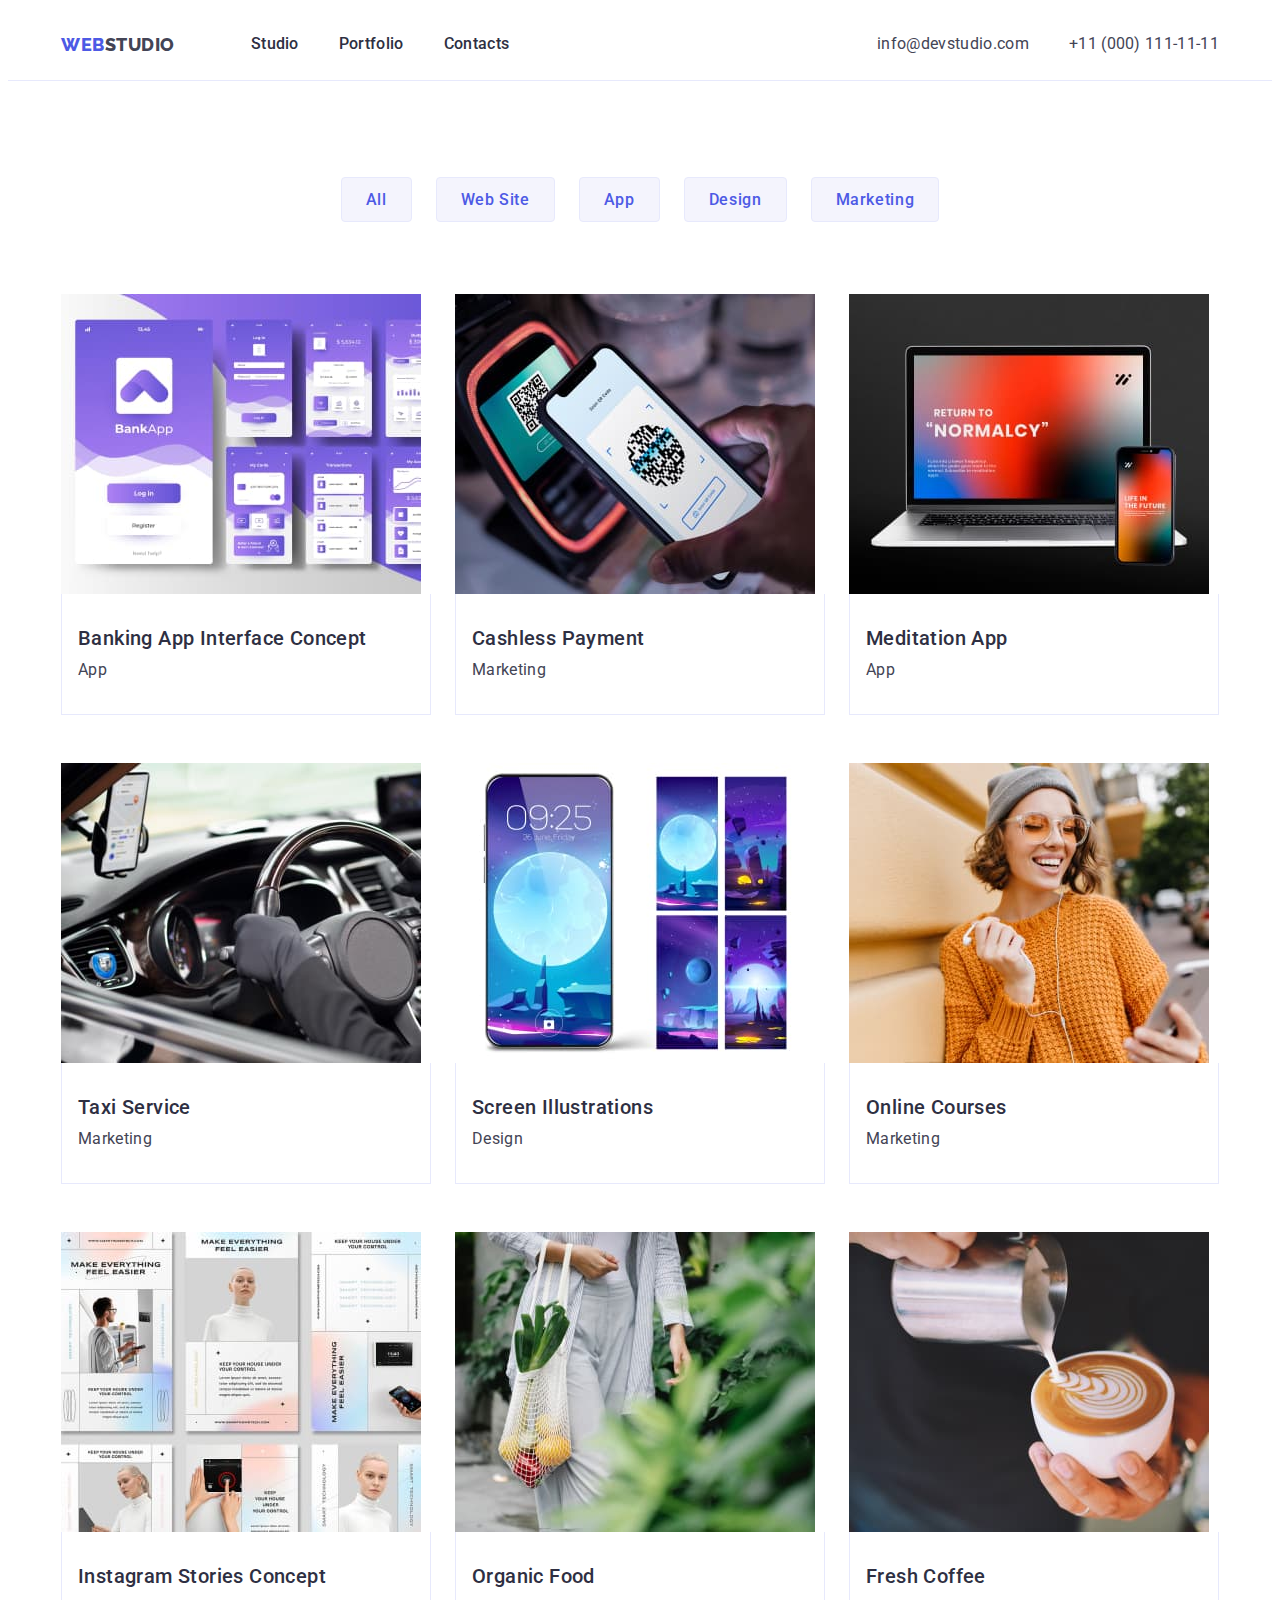
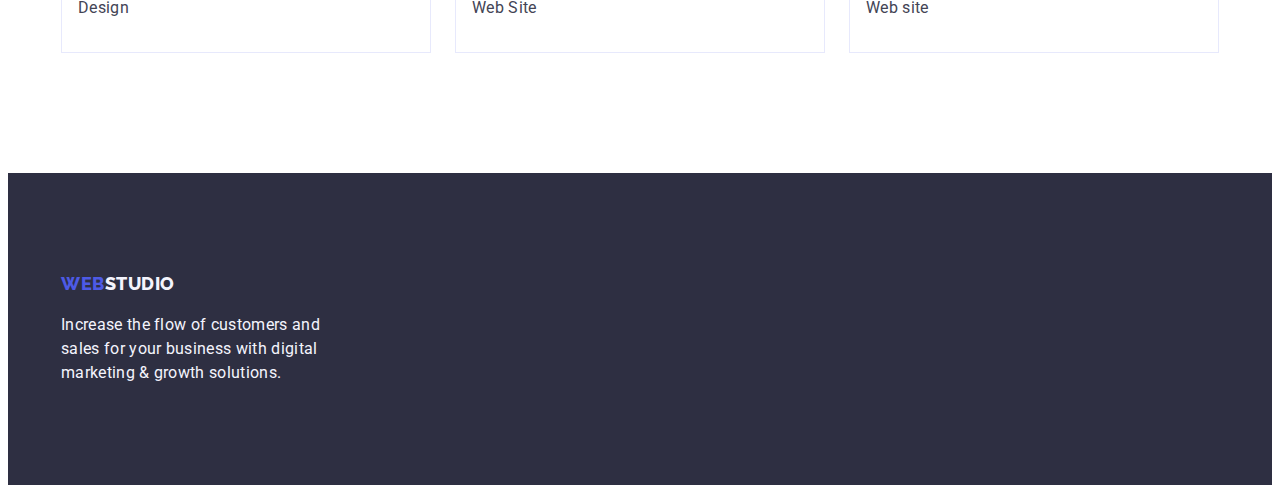
==== commit 91d440a9: "requirements changes" ====
--- a/portfolio.html
+++ b/portfolio.html
@@ -96,8 +96,11 @@
                   width="360"
                   height="300"
                 />
-                <h2 class="portfolio-title">Banking App Interface Concept</h2>
-                <p class="portfolio-type">App</p>
+
+                <div class="portfolio-details">
+                  <h2 class="portfolio-title">Banking App Interface Concept</h2>
+                  <p class="portfolio-type">App</p>
+                </div>
               </a>
             </li>
 
@@ -109,8 +112,11 @@
                   width="360"
                   height="300"
                 />
-                <h2 class="portfolio-title">Cashless Payment</h2>
-                <p class="portfolio-type">Marketing</p>
+
+                <div class="portfolio-details">
+                  <h2 class="portfolio-title">Cashless Payment</h2>
+                  <p class="portfolio-type">Marketing</p>
+                </div>
               </a>
             </li>
 
@@ -122,8 +128,11 @@
                   width="360"
                   height="300"
                 />
-                <h2 class="portfolio-title">Meditation App</h2>
-                <p class="portfolio-type">App</p>
+
+                <div class="portfolio-details">
+                  <h2 class="portfolio-title">Meditation App</h2>
+                  <p class="portfolio-type">App</p>
+                </div>
               </a>
             </li>
 
@@ -135,8 +144,11 @@
                   width="360"
                   height="300"
                 />
-                <h2 class="portfolio-title">Taxi Service</h2>
-                <p class="portfolio-type">Marketing</p>
+
+                <div class="portfolio-details">
+                  <h2 class="portfolio-title">Taxi Service</h2>
+                  <p class="portfolio-type">Marketing</p>
+                </div>
               </a>
             </li>
 
@@ -148,8 +160,11 @@
                   width="360"
                   height="300"
                 />
-                <h2 class="portfolio-title">Screen Illustrations</h2>
-                <p class="portfolio-type">Design</p>
+
+                <div class="portfolio-details">
+                  <h2 class="portfolio-title">Screen Illustrations</h2>
+                  <p class="portfolio-type">Design</p>
+                </div>
               </a>
             </li>
 
@@ -161,8 +176,11 @@
                   width="360"
                   height="300"
                 />
-                <h2 class="portfolio-title">Online Courses</h2>
-                <p class="portfolio-type">Marketing</p>
+
+                <div class="portfolio-details">
+                  <h2 class="portfolio-title">Online Courses</h2>
+                  <p class="portfolio-type">Marketing</p>
+                </div>
               </a>
             </li>
 
@@ -174,8 +192,11 @@
                   width="360"
                   height="300"
                 />
-                <h2 class="portfolio-title">Instagram Stories Concept</h2>
-                <p class="portfolio-type">Design</p>
+
+                <div class="portfolio-details">
+                  <h2 class="portfolio-title">Instagram Stories Concept</h2>
+                  <p class="portfolio-type">Design</p>
+                </div>
               </a>
             </li>
 
@@ -187,8 +208,11 @@
                   width="360"
                   height="300"
                 />
-                <h2 class="portfolio-title">Organic Food</h2>
-                <p class="portfolio-type">Web Site</p>
+
+                <div class="portfolio-details">
+                  <h2 class="portfolio-title">Organic Food</h2>
+                  <p class="portfolio-type">Web Site</p>
+                </div>
               </a>
             </li>
 
@@ -200,8 +224,11 @@
                   width="360"
                   height="300"
                 />
-                <h2 class="portfolio-title">Fresh Coffee</h2>
-                <p class="portfoli-type">Web site</p>
+
+                <div class="portfolio-details">
+                  <h2 class="portfolio-title">Fresh Coffee</h2>
+                  <p class="portfoli-type">Web site</p>
+                </div>
               </a>
             </li>
           </ul>
--- a/css/styles.css
+++ b/css/styles.css
@@ -69,6 +69,11 @@
   clip: rect(0 0 0 0);
   overflow: hidden;
 }
+
+.section {
+  padding-top: 120px;
+  padding-bottom: 120px;
+}
 /* #endregion Base */
 
 /* #region Header */
@@ -193,17 +198,13 @@
   background-color: var(--color-active);
 }
 
-.advantages-section {
-  padding-top: 120px;
-  padding-bottom: 120px;
-}
-
 .advantages-title {
   font-weight: 500;
   font-size: 20px;
   line-height: 1.2;
   letter-spacing: 0.02em;
   color: var(--color-dark);
+  margin-bottom: 8px;
 }
 
 .advantages-list {
@@ -243,11 +244,6 @@
   background-color: var(--color-light);
 }
 
-.team-section {
-  padding-top: 120px;
-  padding-bottom: 120px;
-}
-
 .team-heading {
   margin-bottom: 72px;
 }
@@ -263,18 +259,18 @@
   flex-basis: calc((100% - 24px * 3) / 4);
 }
 
+.team-member-details {
+  padding-top: 32px;
+  padding-bottom: 32px;
+}
+
 .team-member-name {
   font-weight: 500;
   font-size: 20px;
   line-height: 1.2;
   letter-spacing: 0.02em;
   color: var(--color-dark);
-  margin-top: 32px;
   margin-bottom: 8px;
-}
-
-.team-member-info {
-  margin-bottom: 32px;
 }
 /* #endregion Studio Page */
 
@@ -323,8 +319,15 @@
 }
 
 .portfolio-list-item {
+  flex-basis: calc((100% - 24px * 2) / 3);
+}
+
+.portfolio-details {
+  padding-top: 32px;
+  padding-left: 16px;
+  padding-bottom: 32px;
   border: 1px solid var(--color-accent);
-  flex-basis: calc((100% - 24px * 2) / 3);
+  border-top: none;
 }
 
 .portfolio-title {
@@ -333,14 +336,6 @@
   line-height: 1.2;
   letter-spacing: 0.02em;
   color: var(--color-dark);
-  margin-top: 32px;
   margin-bottom: 8px;
-  margin-left: 16px;
-}
-
-.portfolio-type {
-  margin-bottom: 32px;
-  margin-left: 16px;
-}
-
+}
 /* #endregion Portfolio Page */
